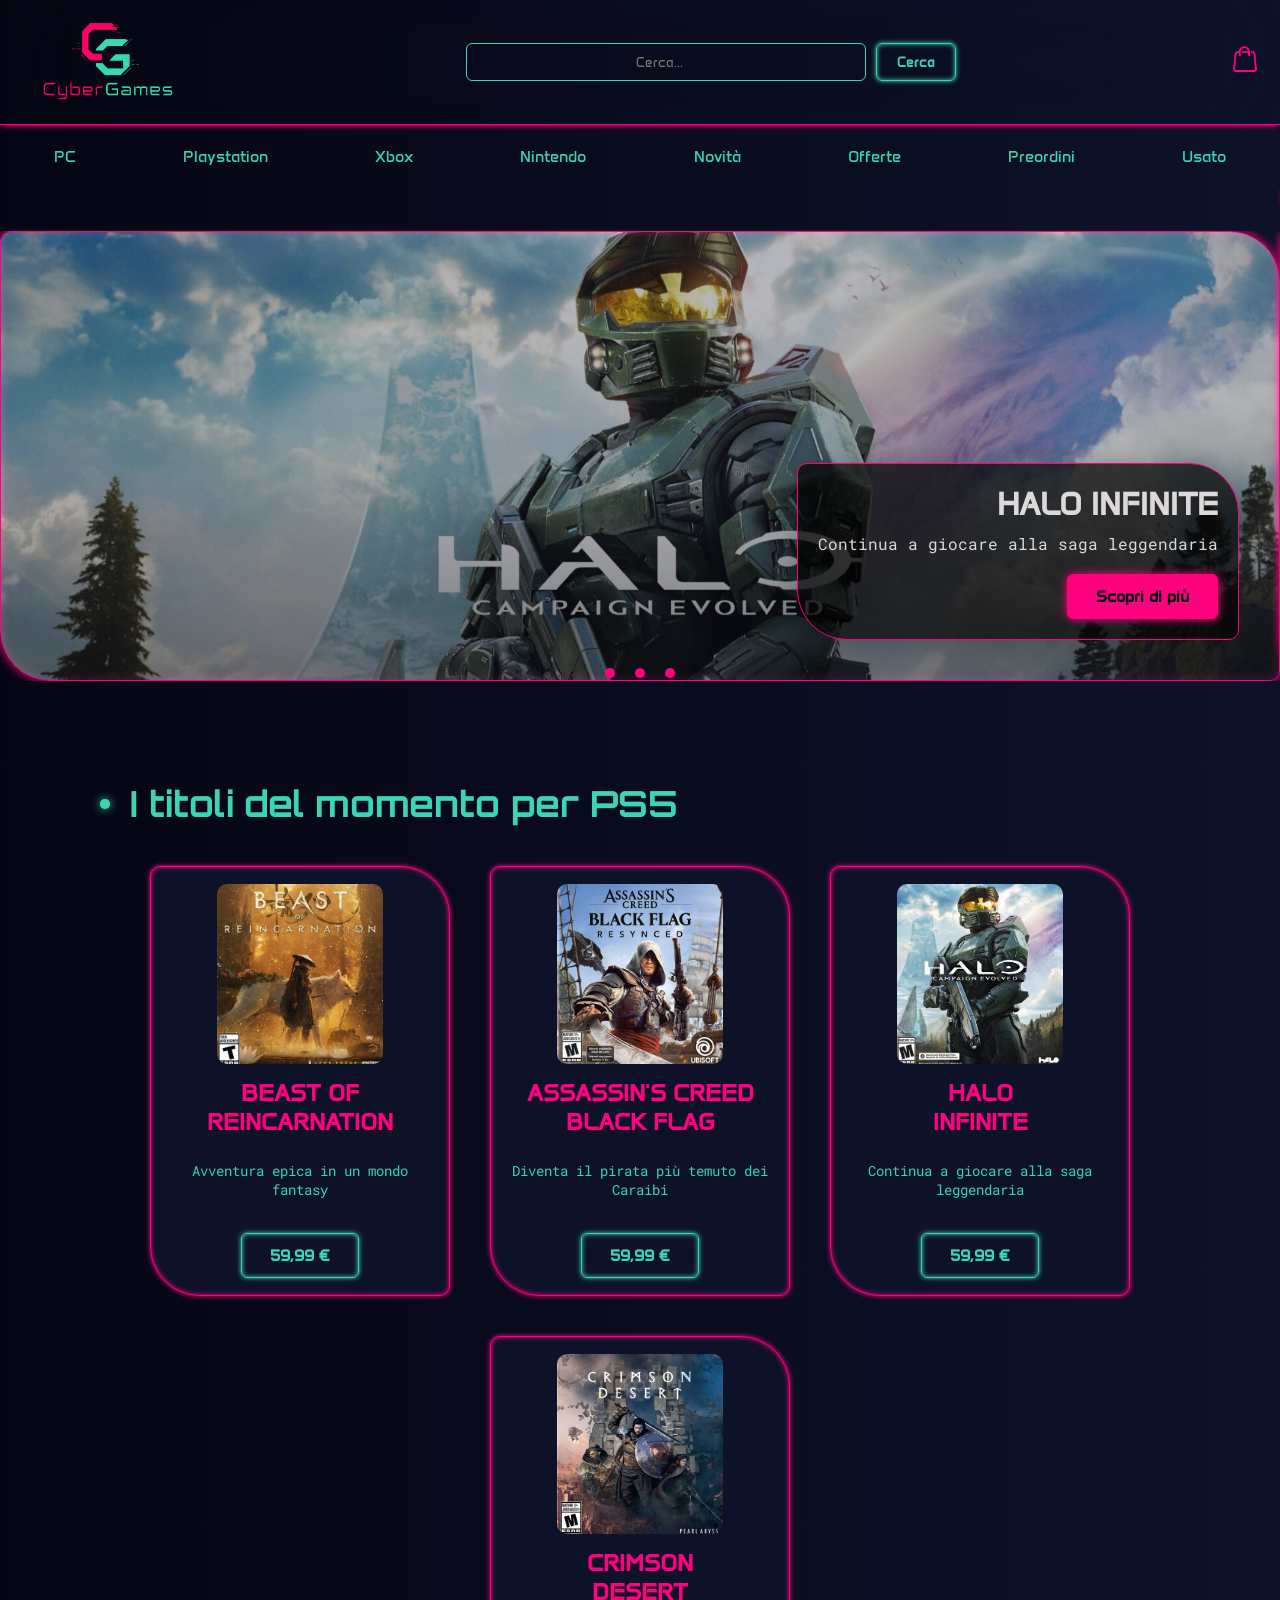
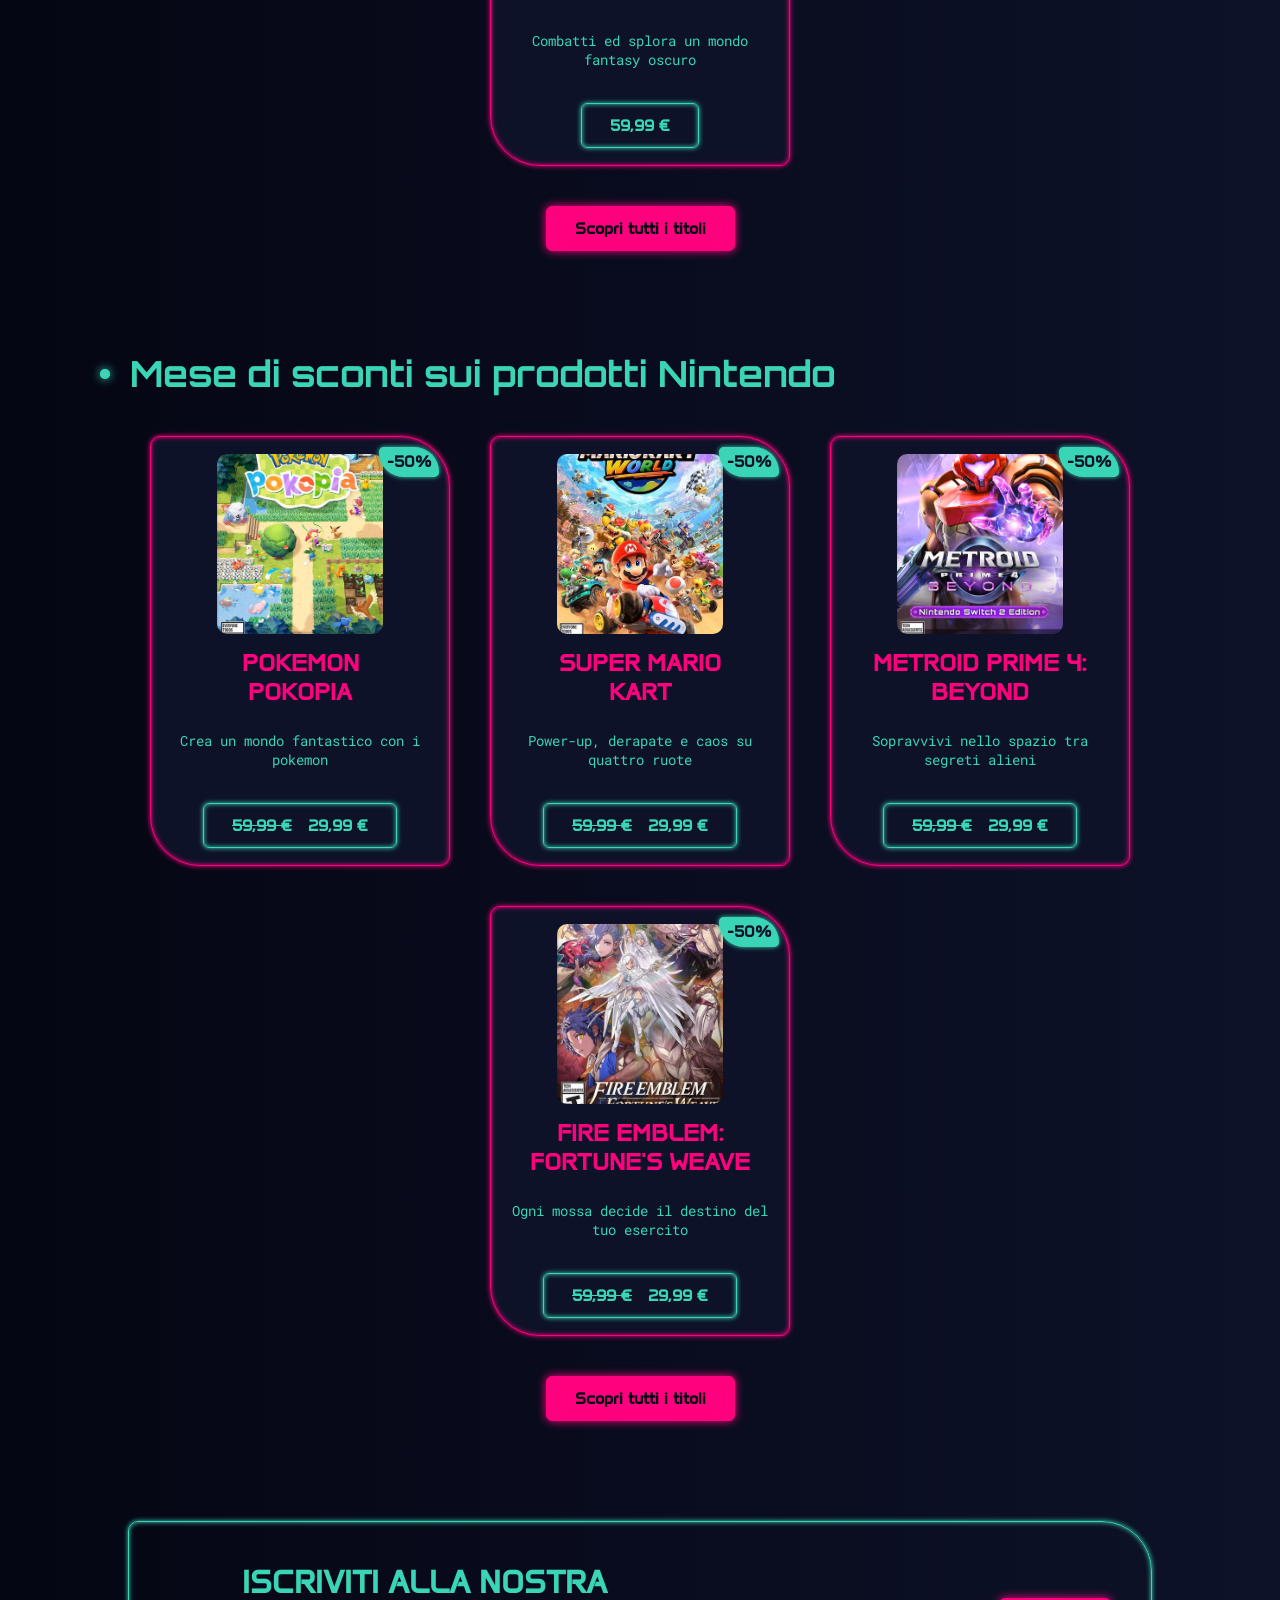
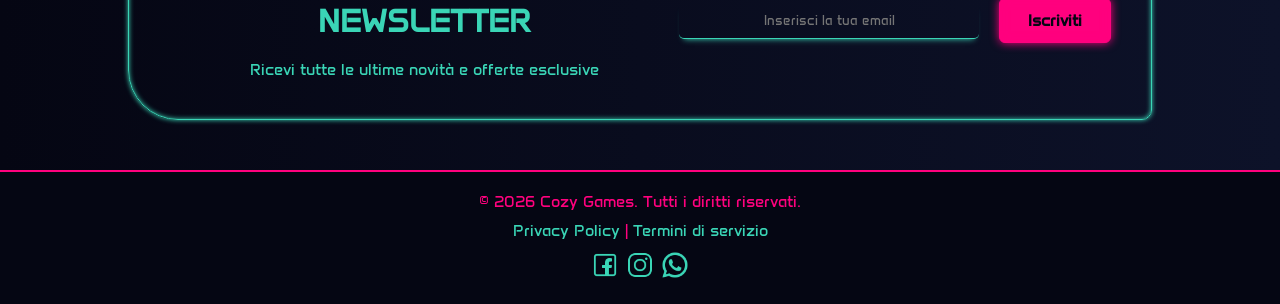
==== index.html @ 22495b18 "file rinominati" ====
<!DOCTYPE html>
<html lang="it">

<head>
    <meta charset="UTF-8">
    <meta name="viewport" content="width=device-width, initial-scale=1.0">
    <title>Videogame e-commerce</title>
    <link rel="stylesheet" href="style.css">
    <link rel="preconnect" href="https://fonts.googleapis.com">
    <link rel="preconnect" href="https://fonts.gstatic.com" crossorigin>
    <link
        href="https://fonts.googleapis.com/css2?family=Anta&family=Orbitron:wght@400..900&family=Roboto+Mono:ital,wght@0,100..700;1,100..700&display=swap"
        rel="stylesheet">
</head>
<body>

    <input type="checkbox" id="nav-toggle" class="nav-toggle">

    <header>
        <a href="videogame.html"><img id="logo" src="images/logo.png" alt="logo"></a>
        <form id="search-form" role="search">
            <input type="search" placeholder="Cerca...">
            <button type="submit">Cerca</button>
        </form>
        <a href="#"><img src="icons/bag.png" alt="" class="icon-small"></a>
        <label for="nav-toggle" class="hamburger">
            <span></span>
            <span></span>
            <span></span>
        </label>
    </header>
    <nav>
        <ul>
            <li><a href="#">PC</a></li>
            <li><a href="#">Playstation</a></li>
            <li><a href="#">Xbox</a></li>
            <li><a href="#">Nintendo</a></li>
            <li><a href="#">Novità</a></li>
            <li><a href="#">Offerte</a></li>
            <li><a href="#">Preordini</a></li>
            <li><a href="#">Usato</a></li>
        </ul>
    </nav>

    <main>

        <!-- BANNER -->

        <div id="banner-header">
            <div class="testo-scorrevole">Solo per il mese di agosto sconti fino al 50% su tutti i titoli Nintendo</div>
        </div>

        <!-- CAROSSELLO -->

        <div class="slider-container">
            <input type="radio" name="slider" id="slide1" checked>
            <input type="radio" name="slider" id="slide2">
            <input type="radio" name="slider" id="slide3">
            <div class="image-container">
                <!-- Slide 1 -->
                <div class="slide">
                    <img src="images/halo-cover.jpg" class="slider-image" />
                    <div class="slide-overlay">
                        <h2>Halo Infinite</h2>
                        <p>Continua a giocare alla saga leggendaria</p>
                        <button type="button" class="slide-btn">Scopri di più</button>
                    </div>
                </div>
                <!-- Slide 2 -->
                <div class="slide">
                    <img src="images/beast-of-reincarnation-cover.jpg" class="slider-image" />
                    <div class="slide-overlay">
                        <h2>Beast of Reincarnation</h2>
                        <p>Avventura epica in un mondo fantasy</p>
                        <button type="button" class="slide-btn">Scopri di più</button>
                    </div>
                </div>
                <!-- Slide 3 -->
                <div class="slide">
                    <img src="images/assassin-s-creed-black-flag-resynced-pc-cover.jpg" class="slider-image" />
                    <div class="slide-overlay">
                        <h2>Assassin's Creed Black Flag</h2>
                        <p>Diventa il pirata più temuto dei Caraibi</p>
                        <button type="button" class="slide-btn">Scopri di più</button>
                    </div>
                </div>

            </div>
            <div class="button-container">
                <label for="slide1" class="slider-change"></label>
                <label for="slide2" class="slider-change"></label>
                <label for="slide3" class="slider-change"></label>
            </div>
        </div>

        <div class="main-title">
            <span class="dot"></span>
            <h2>I titoli del momento per PS5</h2>
        </div>

        <div class="card-container">
            <div class="card card-ps5">
                <img src="images/beast-of-reincarnation-game.jpg" alt="Beast of Reincarnation cover">
                <h2>Beast of Reincarnation</h2>
                <p>Avventura epica in un mondo fantasy</p>
                <button type="button">59,99 €</button>
            </div>
            <div class="card card-ps5">
                <img src="images/assassin-s-creed-game.jpg" alt="Assassin's Creed Black Flag cover">
                <h2>Assassin's Creed Black Flag</h2>
                <p>Diventa il pirata più temuto dei Caraibi</p>
                <button type="button">59,99 €</button>
            </div>
            <div class="card card-ps5">
                <img src="images/halo-game.png" alt="Halo Infinite cover">
                <h2>Halo <br> Infinite</h2>
                <p>Continua a giocare alla saga leggendaria</p>
                <button type="button">59,99 €</button>
            </div>
            <div class="card card-ps5">
                <img src="images/crimson-desert-game.jpg" alt="Crimson Desert cover">
                <h2>Crimson <br> Desert</h2>
                <p>Combatti ed splora un mondo fantasy oscuro</p>
                <button type="button">59,99 €</button>
            </div>
        </div>

        <button type="button" class="generic-button">Scopri tutti i titoli</button>

        <div class="main-title">
            <span class="dot"></span>
            <h2>Mese di sconti sui prodotti Nintendo</h2>
        </div>

        <div class="card-container">
            <div class="card card-nintendo">
                <img src="images/pokopia-game.png" alt="Pokopia cover">
                <div class="sconto">-50%</div>
                <h2>Pokemon <br> Pokopia</h2>
                <p>Crea un mondo fantastico con i pokemon</p>
                <button type="button"><del>59,99 €</del>&emsp;29,99 €</button>
            </div>
            <div class="card card-nintendo">
                <img src="images/mario-kart-game.png" alt="Mario Kart cover">
                <div class="sconto">-50%</div>
                <h2>Super Mario <br> Kart</h2>
                <p>Power-up, derapate e caos su quattro ruote</p>
                <button type="button"><del>59,99 €</del>&emsp;29,99 €</button>
            </div>
            <div class="card card-nintendo">
                <img src="images/metroid-game-avif.png" alt="Metroid cover">
                <div class="sconto">-50%</div>
                <h2>Metroid Prime 4: Beyond</h2>
                <p>Sopravvivi nello spazio tra segreti alieni</p>
                <button type="button"><del>59,99 €</del>&emsp;29,99 €</button>
            </div>
            <div class="card card-nintendo">
                <img src="images/fire-emblem.png" alt="Fire Emblem cover">
                <div class="sconto">-50%</div>
                <h2>Fire Emblem: Fortune's Weave</h2>
                <p>Ogni mossa decide il destino del tuo esercito</p>
                <button type="button"><del>59,99 €</del>&emsp;29,99 €</button>
            </div>
        </div>

        <button type="button" class="generic-button">Scopri tutti i titoli</button>

        <div id="newsletter-container">
            <div id="newsletter-caption">
                <h2>Iscriviti alla nostra newsletter</h2>
                <p>Ricevi tutte le ultime novità e offerte esclusive</p>
            </div>
            <form id="newsletter-form">
                <input type="email" placeholder="Inserisci la tua email" required>
                <button type="submit" class="generic-button">Iscriviti</button>
            </form>
        </div>
    </main>
    <footer>
        <div>
            <p>&copy; 2026 Cozy Games. Tutti i diritti riservati.</p>
        </div>
        <div>
            <a href="#">Privacy Policy</a> | <a href="#">Termini di servizio</a>
        </div>
        <div>
            <a href="#"><img src="icons/facebook.png" alt="" class="icon-small"></a>
            <a href="#"><img src="icons/instagram.png" alt="" class="icon-small"></a>
            <a href="#"><img src="icons/whatsapp.png" alt="" class="icon-small"></a>
        </div>
    </footer>

</body>

</html>
---- style.css ----
:root {
    --primary-color: #ff017e;
    --secondary-color: #3ad5b6;
    --tertiary-color: #ddd9db;
    --background-color: #050613;
    --background-color-2: #0d1229;


    --font-primary: 'Roboto Mono', monospace;
    --font-secondary: Anta, sans-serif;
    --font-titles: Orbitron, sans-serif;
}

* {
    margin: 0;
    padding: 0;
    box-sizing: border-box;
}

body {
    margin: 0;
    padding: 0;
    font-family: var(--font-primary);
    background-image: linear-gradient(to right, var(--background-color), var(--background-color-2));
    width: 100%;
}

/* TITOLI PRINCIPALI */

.dot {
    display: inline-block;
    width: 10px;
    height: 10px;
    border-radius: 50%;
    background-color: var(--secondary-color);
    flex-shrink: 0;
    box-shadow: 0 0 10px var(--secondary-color), inset 0 0 10px var(--secondary-color);
    animation: pulse 2s ease-in-out infinite;
}

@keyframes pulse {
    0% {
        transform: scale(1);
    }

    50% {
        transform: scale(1.2);
    }

    100% {
        transform: scale(1);
    }
}

.main-title{
    display: flex;
    flex-direction: row;
    justify-content: flex-start;
    gap: 20px;
    align-items: center;
    margin-bottom: 40px;
    margin-left: 100px;
    font-family: var(--font-titles);
    font-size: x-large;
    color: var(--secondary-color);
    text-align: left;
}

/* ICONE */

.icon-small {
    width: 30px;
    height: 30px;
}

.icon-account {
    width: 50px;
    height: 50px;
}

.generic-button {
    display: block;
    margin: 20px auto;
    padding: 12px 28px;
    background-color: var(--primary-color);
    color: var(--background-color);
    font-family: var(--font-secondary);
    font-size: medium;
    border: 1px solid var(--primary-color);
    box-shadow: 0 0 10px var(--primary-color), inset 0 0 10px var(--primary-color);
    font-weight: 700;
    border-radius: 6px;
    text-decoration: none;
    text-align: center;
    cursor: pointer;
    margin-bottom: 100px;
    transition: scale 0.2s ease;
}

.generic-button:hover {
    scale: 1.1;
}

.generic-button:active {
    scale: 0.9;

}

/* HEADER */

header {
    color: var(--tertiary-color);
    display: flex;
    flex-direction: row;
    justify-content: space-between;
    align-items: center;
    padding: 20px;
    position: sticky;
    top: 0;
    z-index: 1000;
    width: 100%;
    backdrop-filter: blur(100px);
    border-bottom: 1px solid var(--primary-color);
    box-shadow: 0 4px 5px -3px var(--primary-color);
    width: 100%;
}

header input {
    background-color: transparent;
    border-radius: 6px;
    color: var(--secondary-color);
    font-family: var(--font-secondary);
    border: 1px solid var(--secondary-color);
    padding: 10px;
    width: 400px;
}

header input:focus {
    border: 3px solid var(--secondary-color);
    outline: none;
}

header button {
    background-color: transparent;
    font-family: var(--font-secondary);
    color: var(--secondary-color);
    font-weight: 700;
    border-radius: 6px;
    border: 1px solid var(--secondary-color);
    padding: 10px 20px;
    box-shadow: 0 0 5px var(--secondary-color), inset 0 0 5px var(--secondary-color);
    cursor: pointer;
    transition: scale 0.2s ease;
}

header button:hover {
    background-color: var(--secondary-color);
    color: var(--background-color-2);
}

header button:active {
    scale: 0.9;
}

/* HAMBURGER MENU */

.nav-toggle {
    display: none;
}

.hamburger {
    display: none;
    flex-direction: column;
    justify-content: space-between;
    width: 28px;
    height: 20px;
    position: relative;
    z-index: 1001;
    cursor: pointer;
}

.hamburger span {
    display: block;
    height: 3px;
    width: 100%;
    background-color: var(--secondary-color);
    border-radius: 2px;
    box-shadow: 0 0 5px var(--secondary-color);
    transition: transform 0.3s ease, opacity 0.3s ease;
}

#nav-toggle:checked~header .hamburger span:nth-child(1) {
    transform: translateY(8.5px) rotate(45deg);
}

#nav-toggle:checked~header .hamburger span:nth-child(2) {
    opacity: 0;
}

#nav-toggle:checked~header .hamburger span:nth-child(3) {
    transform: translateY(-8.5px) rotate(-45deg);
}

#logo {
    height: 80px;
}

/* NAVBAR */

nav a {
    color: var(--secondary-color);
    text-decoration: none;
    font-family: var(--font-secondary);
}

nav a:hover {
    color: var(--primary-color);
}

nav ul {
    list-style: none;
    display: flex;
    flex-direction: row;
    padding-top:20px;
    justify-content: space-around;
    align-items: center;
}

/* BANNER */

#banner-header {
    width: 100%;
    height: 25px;
    background-color: transparent;
    overflow: hidden;
    white-space: nowrap;
    box-sizing: border-box;
    border: none;
    margin: 20px auto;
}

.testo-scorrevole {
    display: inline-block;
    padding-left: 100%;
    animation: scorri 40s linear infinite;
    letter-spacing: 0.1em;
    color: var(--primary-color);
    font-family: var(--font-secondary);
    font-weight: 700;
    text-transform: uppercase;
    text-shadow:
        0 0 5px var(--primary-color);
}

.testo-scorrevole:hover {
    animation-play-state: paused;
}

@keyframes scorri {
    0% {
        transform: translate(0, 0);
    }

    100% {
        transform: translate(-100%, 0);
    }
}

/* CAROSSELLO */

.slide>img {
    filter: opacity(70%);
}

.slider-container input[type="radio"] {
    display: none;
}

/* Contenitore esterno del carosello */
.slider-container {
    width: 100%;
    height: 450px;
    text-align: center;
    overflow: hidden;
    margin-bottom: 100px;
    position: relative;
}

/* Contenitore che tiene le 3 slide affiancate */
.image-container {
    width: 300%;
    height: 450px;
    display: flex;
    transition: transform 0.5s ease-in-out;
}

/* Contenitore di ogni singola slide */
.slide {
    width: calc(300% / 3);
    height: auto;
    position: relative;
    /* Necessario per posizionare l'overlay */
    border: 1px solid var(--primary-color);
    border-radius: 10px 50px 10px 50px;
    overflow: hidden;
    box-shadow: 0 0 10px var(--primary-color), inset 0 0 10px var(--primary-color);
}

/* Ogni immagine del carosello occupa 1/3 del contenitore */
.slider-image {
    width: calc(300% / 3);
    /* 100% per 3 immagini */
    height: 100%;
    object-fit: cover;
    /* Per mantenere le dimensioni originali delle immagini */
}

/*Posizionamento delle slide: si usa :checked sui radio button. Cliccando 
il <label> corrispondente, il radio si seleziona e queste regole spostano
il contenitore delle slide orizzontalmente.*/
#slide1:checked~.image-container {
    transform: translateX(0);
}

#slide2:checked~.image-container {
    transform: translateX(calc(-100% / 3));
}

#slide3:checked~.image-container {
    transform: translateX(calc(-200% / 3));
}

/* Contenitore dei pallini, posizionato sopra il carosello */
.button-container {
    position: relative;
    top: -20px;
}

/* Stile di ogni pallino */
.slider-change {
    display: inline-block;
    height: 10px;
    width: 10px;
    border-radius: 5px;
    background-color: var(--primary-color);
    cursor: pointer;
    margin: 0 5px;
    position: relative;
}

.slider-change:hover {
    box-shadow: 0 0 10px var(--primary-color), inset 0 0 10px var(--primary-color);
}

/* Overlay con testo e bottone */
.slide-overlay {
    position: absolute;
    bottom: 40px;
    right: 40px;
    color: var(--tertiary-color);
    text-align: right;
    z-index: 10;
    /* Sopra l'immagine */
    border-radius: 10px;
    padding: 20px;
    background: rgba(0, 0, 0, 0.70);
    border: 1px solid var(--primary-color);
    border-radius: 10px 50px 10px 50px;
    box-shadow: 0 8px 32px rgba(0, 0, 0, 0.3);

}

.slide-overlay h2 {
    font-family: var(--font-secondary);
    text-transform: uppercase;
    font-size: 32px;
    margin-bottom: 10px;
}

.slide-overlay p {
    font-family: var(--font-primary);
    font-size: 16px;
    margin-bottom: 20px;
}

/* Bottone stilizzato dentro l'overlay */
.slide-btn {
    padding: 12px 28px;
    background-color: var(--primary-color);
    color: var(--background-color);
    font-family: var(--font-secondary);
    border: 1px solid var(--primary-color);
    box-shadow: 0 0 10px var(--primary-color), inset 0 0 10px var(--primary-color);
    cursor: pointer;
    font-weight: 700;
    font-size: medium;
    border-radius: 6px;
    transition: scale 0.2s ease;
}

.slide-btn:hover {
    scale: 1.1;
}

.slide-btn:active {
    scale: 0.9;
}

/* CARDS */

.card {
    width: 300px;
    height: 430px;
    overflow: hidden;
    background-color: var(--background-color-2);
    border-radius: 10px;
    padding: 10px;
    text-align: center;
    display: flex;
    flex-direction: column;
    justify-content: space-around;
    align-items: center;
    border: 1px solid var(--primary-color);
    border-radius: 10px 50px 10px 50px;
    box-shadow: 0 0 5px var(--primary-color), inset 0 0 5px var(--primary-color);
}

.card>img {
    width: 60%;
    height: 180px;
    object-fit: cover;
    border-radius: 10px;
    transition: transform 0.3s ease;

}

.card>img:hover {
    transform: scale(1.1);
}

.card>h2 {
    font-family: var(--font-secondary);
    text-transform: uppercase;
    color: var(--primary-color);
    font-size: 24px;
    margin-bottom: 10px;
}

.card>p {
    font-family: var(--font-primary);
    font-size: 14px;
    margin-bottom: 20px;
    color: var(--secondary-color);
}

.card>button {
    padding: 12px 28px;
    background-color: transparent;
    color: var(--secondary-color);
    border: 1px solid var(--secondary-color);
    box-shadow: 0 0 5px var(--secondary-color), inset 0 0 5px var(--secondary-color);
    cursor: pointer;
    font-family: var(--font-secondary);
    font-weight: 700;
    border-radius: 6px;
    font-size: medium;
}

.card>button:hover {
    background-color: var(--secondary-color);
    color: var(--background-color-2);
}

.card>button:active {
    scale: 0.9;
}

.card-container {
    display: flex;
    flex-wrap: wrap;
    justify-content: center;
    align-items: stretch;
    gap: 40px;
    margin-bottom: 40px;
}

.card-ps5 {
    height: 430px;
}

.card-nintendo {
    position: relative;
}

.sconto {
    position: absolute;
    border-radius: 10px 50px 10px 50px;
    top: 10px;
    right: 10px;
    background-color: var(--secondary-color);
    box-shadow: 0 0 5px var(--secondary-color), inset 0 0 5px var(--secondary-color);
    height: 30px;
    width: 60px;
    z-index: 10;
    color: var(--background-color-2);
    font-family: var(--font-secondary);
    font-weight: bold;
    padding: 5px;
}

/* NEWSLETTER */

#newsletter-container {
    display: flex;
    flex-direction: row;
    justify-content: space-between;
    align-items: center;
    background: transparent;
    border: 1px solid var(--secondary-color);
    box-shadow: 0 0 5px var(--secondary-color), inset 0 0 5px var(--secondary-color);
    padding: 40px;
    text-align: center;
    border-radius: 10px 50px 10px 50px;
    margin: 50px auto;
    width: 80%;
    font-family: var(--font-primary);
}

#newsletter-container h2 {
    font-family: var(--font-secondary);
    color: var(--secondary-color);
    font-size: 32px;
    margin-bottom: 20px;
    text-transform: uppercase;
}

#newsletter-container p {
    color: var(--secondary-color);
    font-family: var(--font-secondary);
}

#newsletter-container button {
    margin: 0;
}

#newsletter-container input[type="email"] {
    padding: 10px;
    border-radius: 5px;
    border: none;
    width: 300px;
    background-color: transparent;
    border-bottom: 1px solid var(--secondary-color);
    box-shadow: 0 5px 6px -5px var(--secondary-color);
    color: var(--secondary-color);
    font-family: var(--font-secondary);
}

#newsletter-container input:focus {
    border: 3px solid var(--secondary-color);
    outline: none;
}

::placeholder {
    font-family: var(--font-secondary);
    text-align: center;
}

#newsletter-form {
    display: flex;
    flex-direction: row;
    justify-content: space-between;
    align-items: center;
    gap: 20px;
}

/* FOOTER */

footer {
    background-color: var(--background-color);
    color: var(--primary-color);
    text-align: center;
    display: flex;
    flex-direction: column;
    gap: 10px;
    padding: 20px;
    font-family: var(--font-secondary);
    border-top: 2px solid var(--primary-color);
    box-shadow: 0 4px 5px -3px var(--primary-color);
    width: 100%;
}

footer a {
    color: var(--secondary-color);
    text-decoration: none;
}

footer a:hover {
    color: var(--secondary-color-hover);
}

footer img:hover {
    scale: 1.1;
}

/* RESPONSIVE */

/* tablet */

@media screen and (min-width: 481px) and (max-width: 1024px) {

    header {
        display: flex;
        flex-direction: row;
        justify-content: space-between;
        align-items: center;
    }

    nav {
        display: flex;
        flex-direction: row;
        justify-content: center;
        align-items: center;
    }

    nav ul {
        display: flex;
        flex-direction: row;
        justify-content: center;
        align-items: center;
        gap: 15px;
    }

    .main-title {
        margin: 0 0 50px 40px;
        text-align: center;
    }

    .slider-container {
        height: 380px;
    }

    .image-container {
        height: 380px;
    }

    .card {
        width: 45%;
        min-width: 260px;
    }

    #newsletter-container {
        flex-direction: column;
        gap: 20px;
        align-items: center;
        justify-content: space-between;
    }

    #newsletter-container input[type="email"] {
        width: 100%;
    }

}

/* mobile */

@media screen and (max-width: 480px) {

    header {
        flex-direction: column;
        justify-content: center;
        align-items: center;
        gap: 20px;
    }

    header input {
        width: 230px;
    }

    #banner-header{
        margin: 10px auto 10px;
    }

    .hamburger {
        display: flex;
    }

    nav {
        flex-direction: column;
        align-items: center;
        justify-content: space-around;
        gap: 10px;
        height: auto;
        max-height: 0;
        position: relative;
        z-index: 999;
        border-bottom: none;
        overflow: hidden;
        transition: max-height 0.3s ease;
        padding: 10px;
    }

    #nav-toggle:checked~nav {
        max-height: 800px;
        border-bottom: 1px solid var(--primary-color);
        box-shadow: 0 0 5px var(--primary-color), inset 0 0 5px var(--primary-color);
    }

    nav ul {
        flex-direction: column;
    }

    nav li {
        padding: 10px;
    }

    nav ul li {
        display: block;
        text-align: center;
        padding: 10px;
        font-size: large;
    }

    nav ul li:last-child {
        border-bottom: none;
    }

    .slider-container {
        height: 240px;
        margin-top: 20px;
        margin-bottom: 50px;
    }

    .image-container {
        height: 240px;
    }

    .slide-overlay {
        margin-right: 5px;
        right: 10px;
        width: 90%;
        height: 70%;
    }

    .slide-overlay h2 {
        font-size: 20px;
    }

    .slide-overlay p {
        font-size: 13px;
    }

    .main-title {
        margin: 30px 15px;
        text-align: center;
        font-size: large;
        align-items: center;
    }

    .dot{
        display: none;
    }

    .card-container {
        gap: 20px;
    }

    .card {
        width: 90%;
    }

    .generic-button {
        margin-bottom: 50px;
    }

    #newsletter-container {
        flex-direction: column;
        gap: 20px;
        align-items: center;
        justify-content: space-between;
        width: 90%;
    }

    #newsletter-form {
        flex-direction: column;
    }

    #newsletter-container input[type="email"] {
        width: 100%;
        margin-bottom: 20px;
    }

    footer p {
        font-size: 14px;
    }

}
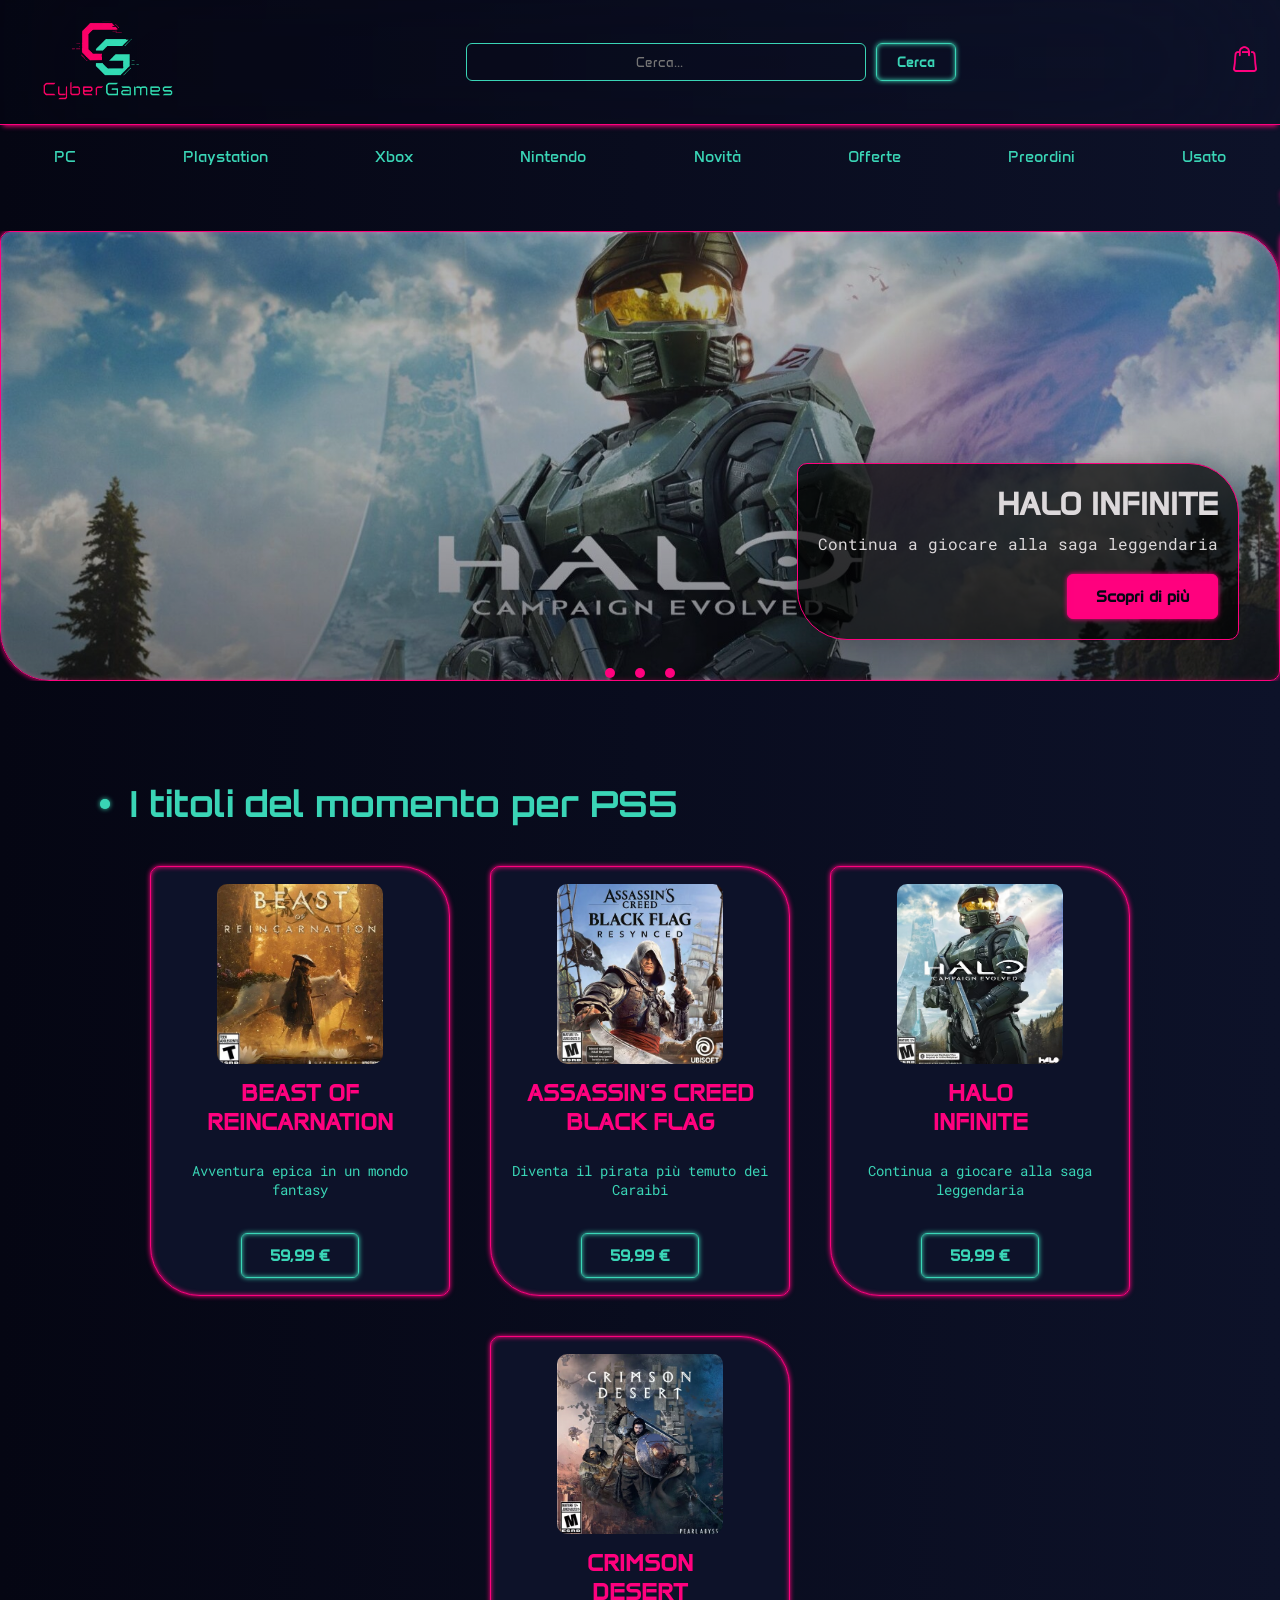
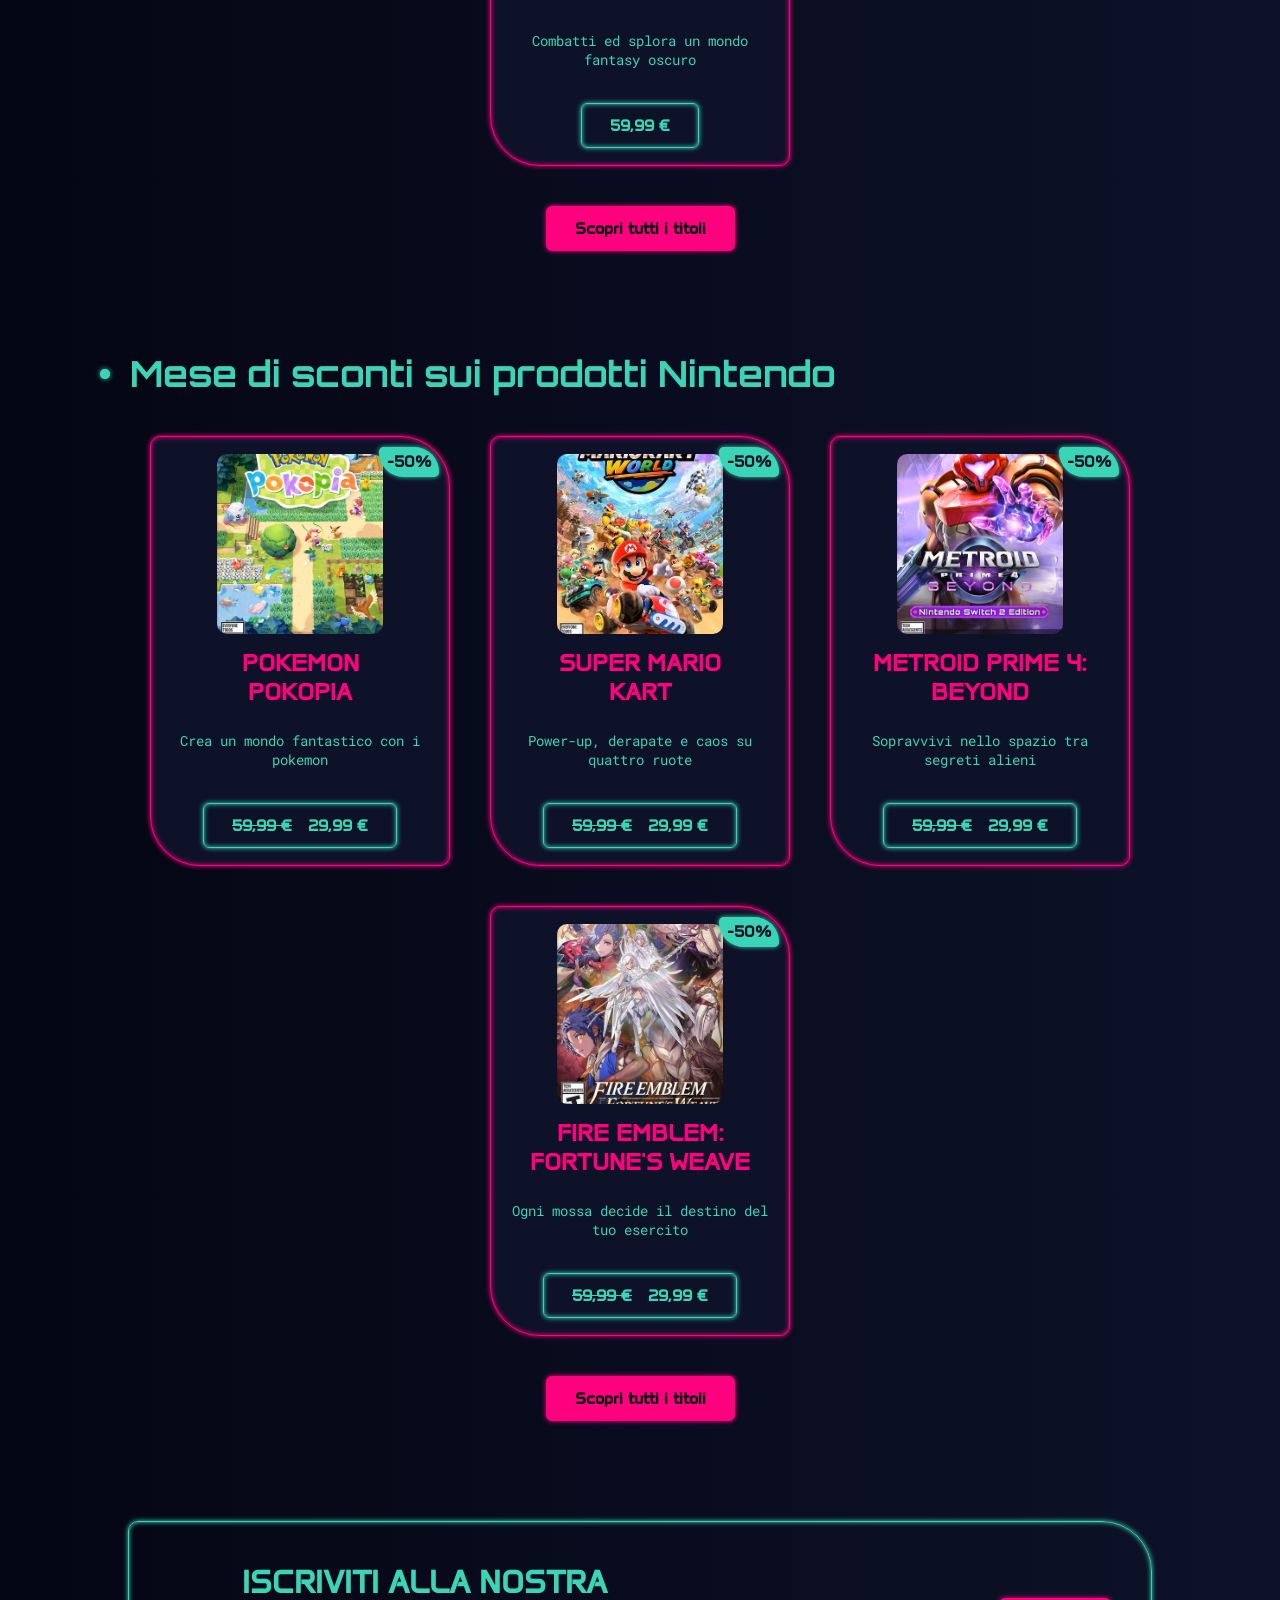
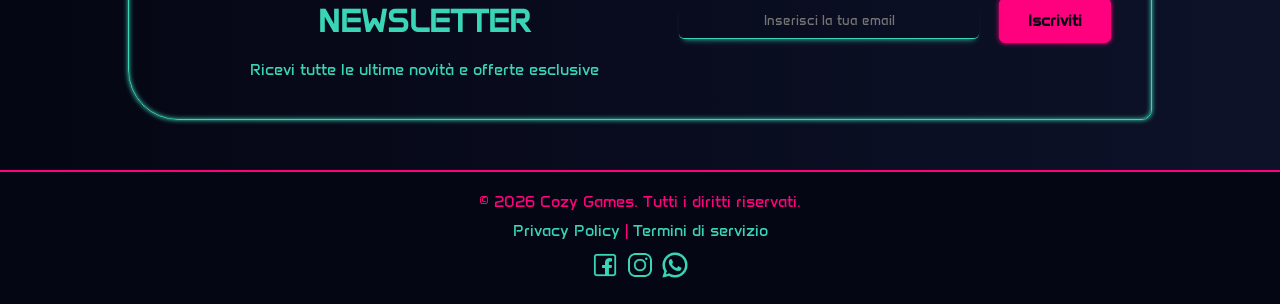
==== commit a4440631: "fix" ====
--- a/index.html
+++ b/index.html
@@ -4,7 +4,7 @@
 <head>
     <meta charset="UTF-8">
     <meta name="viewport" content="width=device-width, initial-scale=1.0">
-    <title>Videogame e-commerce</title>
+    <title>CyberGames</title>
     <link rel="stylesheet" href="style.css">
     <link rel="preconnect" href="https://fonts.googleapis.com">
     <link rel="preconnect" href="https://fonts.gstatic.com" crossorigin>
@@ -80,7 +80,7 @@
                     <img src="images/assassin-s-creed-black-flag-resynced-pc-cover.jpg" class="slider-image" />
                     <div class="slide-overlay">
                         <h2>Assassin's Creed Black Flag</h2>
-                        <p>Diventa il pirata più temuto dei Caraibi</p>
+                        <p>Diventa il pirata più temuto</p>
                         <button type="button" class="slide-btn">Scopri di più</button>
                     </div>
                 </div>
--- a/style.css
+++ b/style.css
@@ -34,7 +34,7 @@
     border-radius: 50%;
     background-color: var(--secondary-color);
     flex-shrink: 0;
-    box-shadow: 0 0 10px var(--secondary-color), inset 0 0 10px var(--secondary-color);
+    box-shadow: 0 0 5px var(--secondary-color), inset 0 0 5px var(--secondary-color);
     animation: pulse 2s ease-in-out infinite;
 }
 
@@ -87,7 +87,7 @@
     font-family: var(--font-secondary);
     font-size: medium;
     border: 1px solid var(--primary-color);
-    box-shadow: 0 0 10px var(--primary-color), inset 0 0 10px var(--primary-color);
+    box-shadow: 0 0 5px var(--primary-color), inset 0 0 5px var(--primary-color);
     font-weight: 700;
     border-radius: 6px;
     text-decoration: none;
@@ -303,7 +303,7 @@
     border: 1px solid var(--primary-color);
     border-radius: 10px 50px 10px 50px;
     overflow: hidden;
-    box-shadow: 0 0 10px var(--primary-color), inset 0 0 10px var(--primary-color);
+    box-shadow: 0 0 5px var(--primary-color), inset 0 0 5px var(--primary-color);
 }
 
 /* Ogni immagine del carosello occupa 1/3 del contenitore */
@@ -349,7 +349,7 @@
 }
 
 .slider-change:hover {
-    box-shadow: 0 0 10px var(--primary-color), inset 0 0 10px var(--primary-color);
+    box-shadow: 0 0 5px var(--primary-color), inset 0 0 5px var(--primary-color);
 }
 
 /* Overlay con testo e bottone */
@@ -390,7 +390,7 @@
     color: var(--background-color);
     font-family: var(--font-secondary);
     border: 1px solid var(--primary-color);
-    box-shadow: 0 0 10px var(--primary-color), inset 0 0 10px var(--primary-color);
+    box-shadow: 0 0 5px var(--primary-color), inset 0 0 5px var(--primary-color);
     cursor: pointer;
     font-weight: 700;
     font-size: medium;
@@ -670,6 +670,7 @@
         justify-content: center;
         align-items: center;
         gap: 20px;
+        position: static !important;
     }
 
     header input {
@@ -738,7 +739,7 @@
         margin-right: 5px;
         right: 10px;
         width: 90%;
-        height: 70%;
+        height: 75%;
     }
 
     .slide-overlay h2 {
